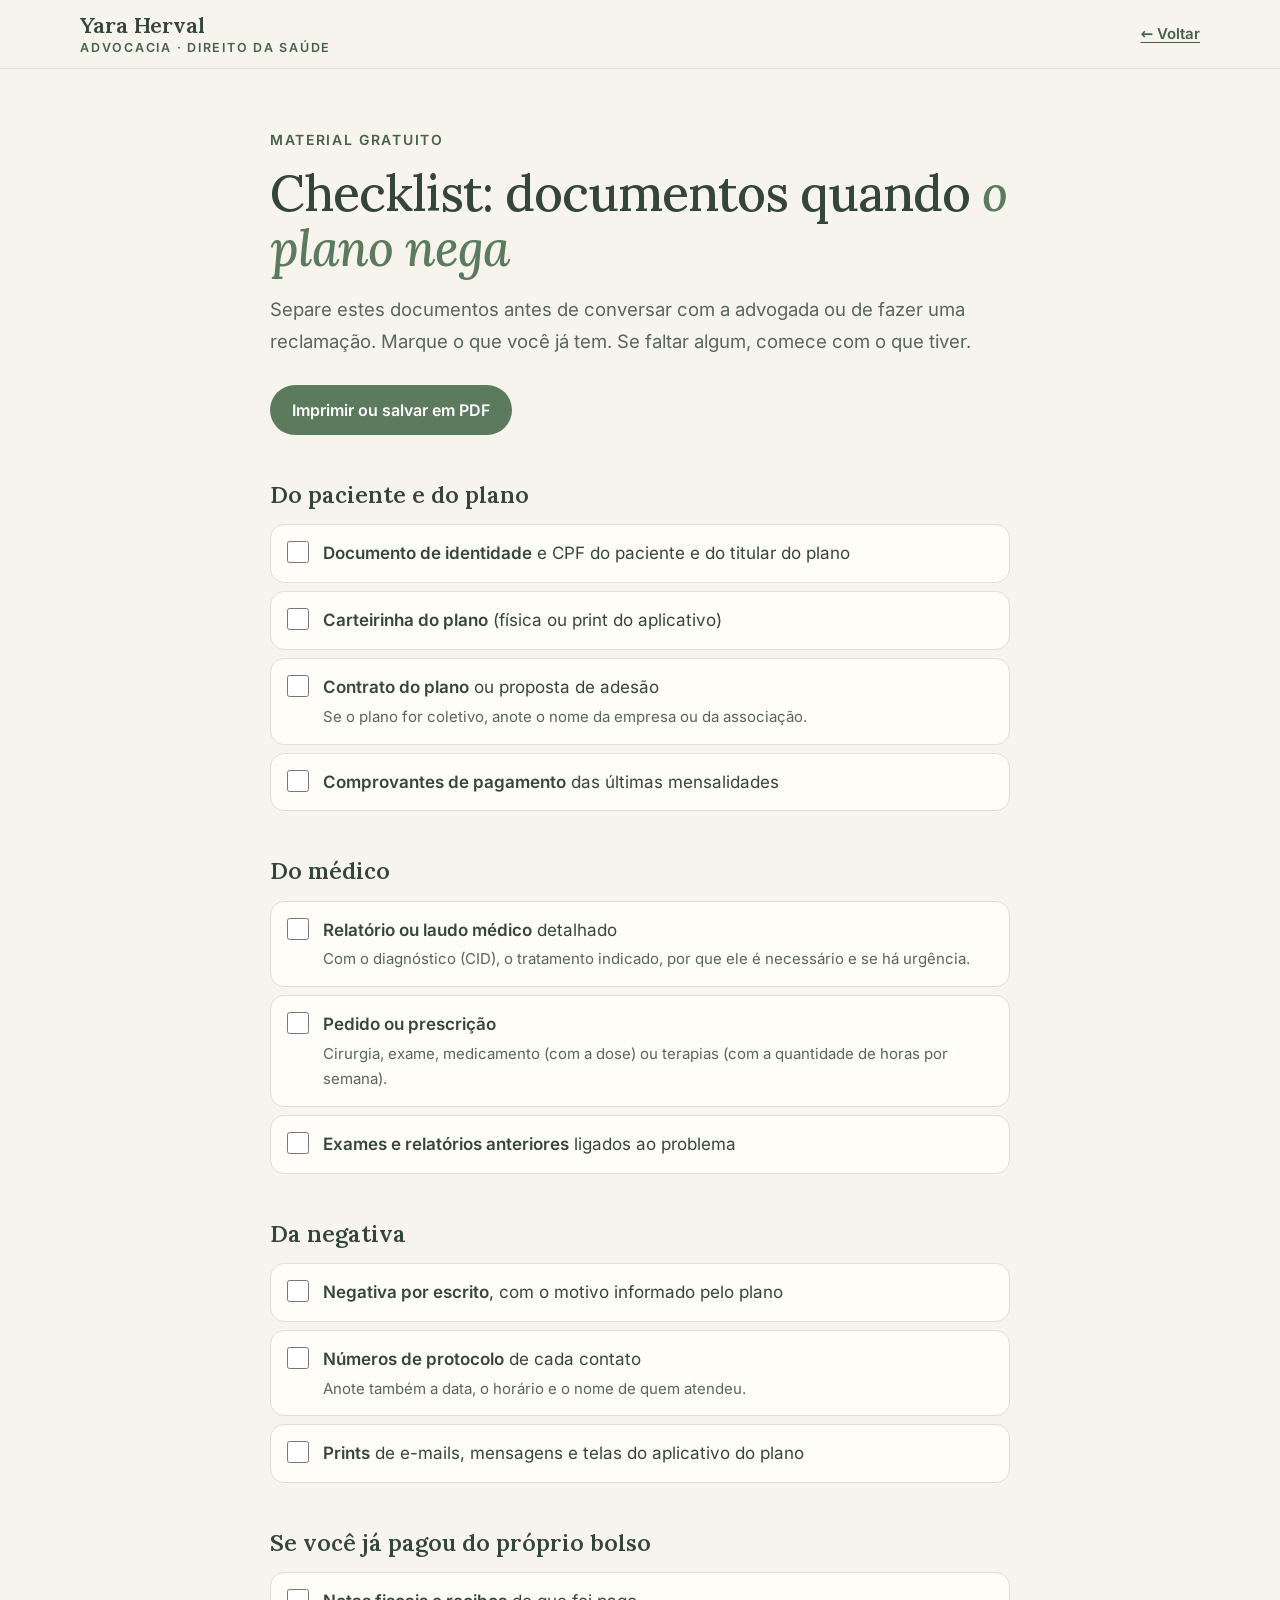
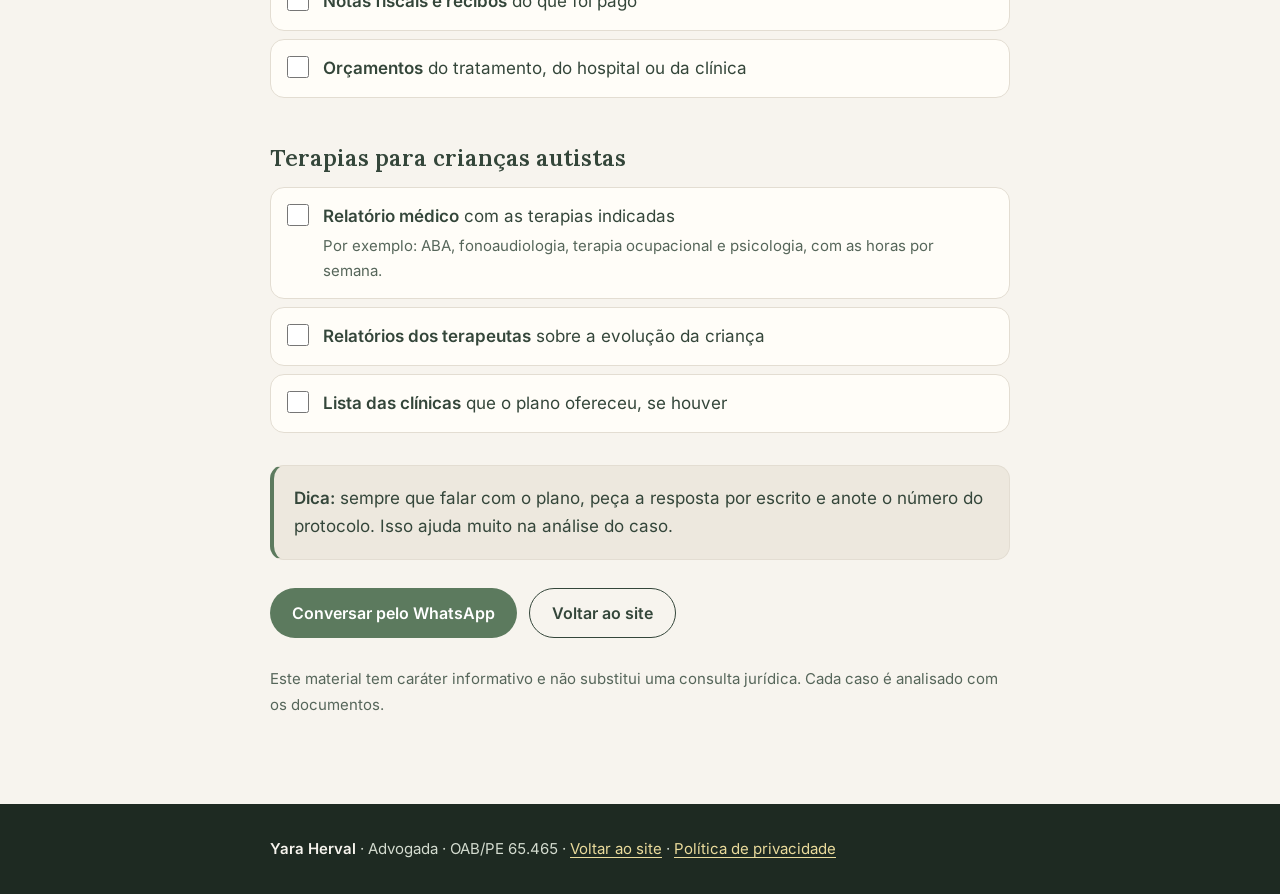
==== checklist.html @ fbef3af7 "Versão 7: ajustes da Yara" ====
<!doctype html>
<html lang="pt-BR">
<head>
<meta charset="utf-8">
<meta name="viewport" content="width=device-width, initial-scale=1, viewport-fit=cover">
<title>Checklist: documentos quando o plano nega · Yara Herval</title>
<meta name="description" content="Material gratuito: a lista de documentos para separar quando o plano de saúde nega uma cirurgia, exame, medicamento ou terapia.">
<meta name="robots" content="noindex, nofollow">
<meta name="theme-color" content="#F7F4EE">
<link rel="icon" href="favicon.svg" type="image/svg+xml">
<style>
@font-face{font-family:"Lora";src:url(fontes/lora.woff) format("woff");font-weight:400 700;font-display:swap}
@font-face{font-family:"Lora";src:url(fontes/lora-italic.woff) format("woff");font-weight:400 700;font-style:italic;font-display:swap}
@font-face{font-family:"Inter";src:url(fontes/inter-400.woff) format("woff");font-weight:400;font-display:swap}
@font-face{font-family:"Inter";src:url(fontes/inter-600.woff) format("woff");font-weight:600;font-display:swap}
:root{--creme:#F7F4EE;--creme-2:#EDE8DE;--papel:#FFFDF8;--tinta:#34463A;--tinta-2:#56665A;--linha:#E3DDD2;--verde:#5C7A5E;--verde-esc:#46614A;--marrom:#2A3B30;--marca:#E8D48A;color-scheme:light}
*{box-sizing:border-box}
body{margin:0;background:var(--creme);color:var(--tinta);font-family:"Inter",system-ui,sans-serif;font-size:17px;line-height:1.7}
a{color:var(--verde-esc);text-underline-offset:3px}
:focus-visible{outline:3px solid var(--verde);outline-offset:3px;border-radius:6px}
.wrap{max-width:780px;margin:0 auto;padding:0 max(20px,env(safe-area-inset-left,0px))}
.topo{border-bottom:1px solid var(--linha);background:var(--creme)}
.topo .wrap{display:flex;justify-content:space-between;align-items:center;min-height:68px;max-width:1160px}
.marca{text-decoration:none;color:var(--tinta);display:flex;flex-direction:column;line-height:1.1}
.marca b{font-family:"Lora",Georgia,serif;font-weight:600;font-size:22px}
.marca span{font-size:12.5px;letter-spacing:.14em;text-transform:uppercase;color:var(--verde-esc);margin-top:4px;font-weight:600}
.voltar{font-size:15px;font-weight:600;white-space:nowrap}
@media (max-width:420px){.marca span{font-size:12px;letter-spacing:.08em;white-space:nowrap}}
main{padding:56px 0 72px}
.selo{font-size:14px;letter-spacing:.12em;text-transform:uppercase;font-weight:600;color:var(--verde-esc)}
h1{font-family:"Lora",Georgia,serif;font-weight:500;font-size:clamp(34px,5vw,50px);line-height:1.1;letter-spacing:-.02em;margin:12px 0 18px}
h1 em{font-style:italic;color:var(--verde)}
h2{font-family:"Lora",Georgia,serif;font-weight:600;font-size:23px;margin:40px 0 10px}
p,li{color:var(--tinta-2)}
.intro{font-size:18.5px}
.btn{display:inline-flex;align-items:center;justify-content:center;gap:10px;min-height:50px;padding:0 22px;border-radius:999px;font-weight:600;font-size:16px;text-decoration:none;background:var(--verde);color:#fff;border:0;cursor:pointer;font-family:inherit}
.btn.sec{background:transparent;color:var(--tinta);border:1.5px solid var(--tinta)}
.acoes{display:flex;flex-wrap:wrap;gap:12px;margin-top:28px}
footer{background:#1E2A22;color:#D4DCD0;padding:32px 0;font-size:15px}
footer a{color:#EADB9C}
.lista{list-style:none;margin:0;padding:0;display:grid;gap:8px}
.lista label{display:flex;gap:14px;align-items:flex-start;background:var(--papel);border:1px solid var(--linha);border-radius:14px;padding:14px 16px;cursor:pointer;color:var(--tinta)}
.lista input{width:22px;height:22px;flex:none;margin:2px 0 0;accent-color:var(--verde)}
.lista span b{color:var(--tinta)}
.lista small{display:block;color:var(--tinta-2);font-size:15px;margin-top:2px}
.dica{background:var(--creme-2);border:1px solid var(--linha);border-left:4px solid var(--verde);border-radius:14px;padding:18px 20px;margin-top:32px}
.dica p{margin:0;color:var(--tinta)}
.nota{font-size:15px;margin-top:28px}
@media print{.topo .voltar,.acoes,footer,.nao-imprime{display:none!important}body{background:#fff;font-size:12.5pt}main{padding:0}.lista label{border-color:#bbb;padding:8px 10px;break-inside:avoid}h2{margin-top:20px}.dica{break-inside:avoid}}
</style>
</head>
<body>
<header class="topo"><div class="wrap"><a class="marca" href="index.html"><b>Yara Herval</b><span>Advocacia · Direito da Saúde</span></a><a class="voltar" href="index.html">← Voltar</a></div></header>
<main><div class="wrap">
<span class="selo">Material gratuito</span>
<h1>Checklist: documentos quando <em>o plano nega</em></h1>
<p class="intro">Separe estes documentos antes de conversar com a advogada ou de fazer uma reclamação. Marque o que você já tem. Se faltar algum, comece com o que tiver.</p>
<div class="acoes nao-imprime"><button class="btn" type="button" onclick="window.print()">Imprimir ou salvar em PDF</button></div>
<section class="bloco"><h2>Do paciente e do plano</h2><ul class="lista"><li><label><input type="checkbox"><span><b>Documento de identidade</b> e CPF do paciente e do titular do plano</span></label></li><li><label><input type="checkbox"><span><b>Carteirinha do plano</b> (física ou print do aplicativo)</span></label></li><li><label><input type="checkbox"><span><b>Contrato do plano</b> ou proposta de adesão<small>Se o plano for coletivo, anote o nome da empresa ou da associação.</small></span></label></li><li><label><input type="checkbox"><span><b>Comprovantes de pagamento</b> das últimas mensalidades</span></label></li></ul></section><section class="bloco"><h2>Do médico</h2><ul class="lista"><li><label><input type="checkbox"><span><b>Relatório ou laudo médico</b> detalhado<small>Com o diagnóstico (CID), o tratamento indicado, por que ele é necessário e se há urgência.</small></span></label></li><li><label><input type="checkbox"><span><b>Pedido ou prescrição</b><small>Cirurgia, exame, medicamento (com a dose) ou terapias (com a quantidade de horas por semana).</small></span></label></li><li><label><input type="checkbox"><span><b>Exames e relatórios anteriores</b> ligados ao problema</span></label></li></ul></section><section class="bloco"><h2>Da negativa</h2><ul class="lista"><li><label><input type="checkbox"><span><b>Negativa por escrito</b>, com o motivo informado pelo plano</span></label></li><li><label><input type="checkbox"><span><b>Números de protocolo</b> de cada contato<small>Anote também a data, o horário e o nome de quem atendeu.</small></span></label></li><li><label><input type="checkbox"><span><b>Prints</b> de e-mails, mensagens e telas do aplicativo do plano</span></label></li></ul></section><section class="bloco"><h2>Se você já pagou do próprio bolso</h2><ul class="lista"><li><label><input type="checkbox"><span><b>Notas fiscais e recibos</b> do que foi pago</span></label></li><li><label><input type="checkbox"><span><b>Orçamentos</b> do tratamento, do hospital ou da clínica</span></label></li></ul></section><section class="bloco"><h2>Terapias para crianças autistas</h2><ul class="lista"><li><label><input type="checkbox"><span><b>Relatório médico</b> com as terapias indicadas<small>Por exemplo: ABA, fonoaudiologia, terapia ocupacional e psicologia, com as horas por semana.</small></span></label></li><li><label><input type="checkbox"><span><b>Relatórios dos terapeutas</b> sobre a evolução da criança</span></label></li><li><label><input type="checkbox"><span><b>Lista das clínicas</b> que o plano ofereceu, se houver</span></label></li></ul></section>
<div class="dica"><p><b>Dica:</b> sempre que falar com o plano, peça a resposta por escrito e anote o número do protocolo. Isso ajuda muito na análise do caso.</p></div>
<div class="acoes nao-imprime">
<a class="btn" href="https://wa.me/5581997171678?text=Ol%C3%A1%2C%20Yara%21%20Vim%20pelo%20checklist%20de%20documentos%20do%20site%20e%20gostaria%20de%20uma%20orienta%C3%A7%C3%A3o." target="_blank" rel="noopener" data-clique="checklist">Conversar pelo WhatsApp</a>
<a class="btn sec" href="index.html">Voltar ao site</a>
</div>
<p class="nota">Este material tem caráter informativo e não substitui uma consulta jurídica. Cada caso é analisado com os documentos.</p>
</div></main>
<footer><div class="wrap"><b style="color:#F7F4EE">Yara Herval</b> · Advogada · OAB/PE 65.465 · <a href="index.html">Voltar ao site</a> · <a href="privacidade.html">Política de privacidade</a></div></footer>
</body>
</html>
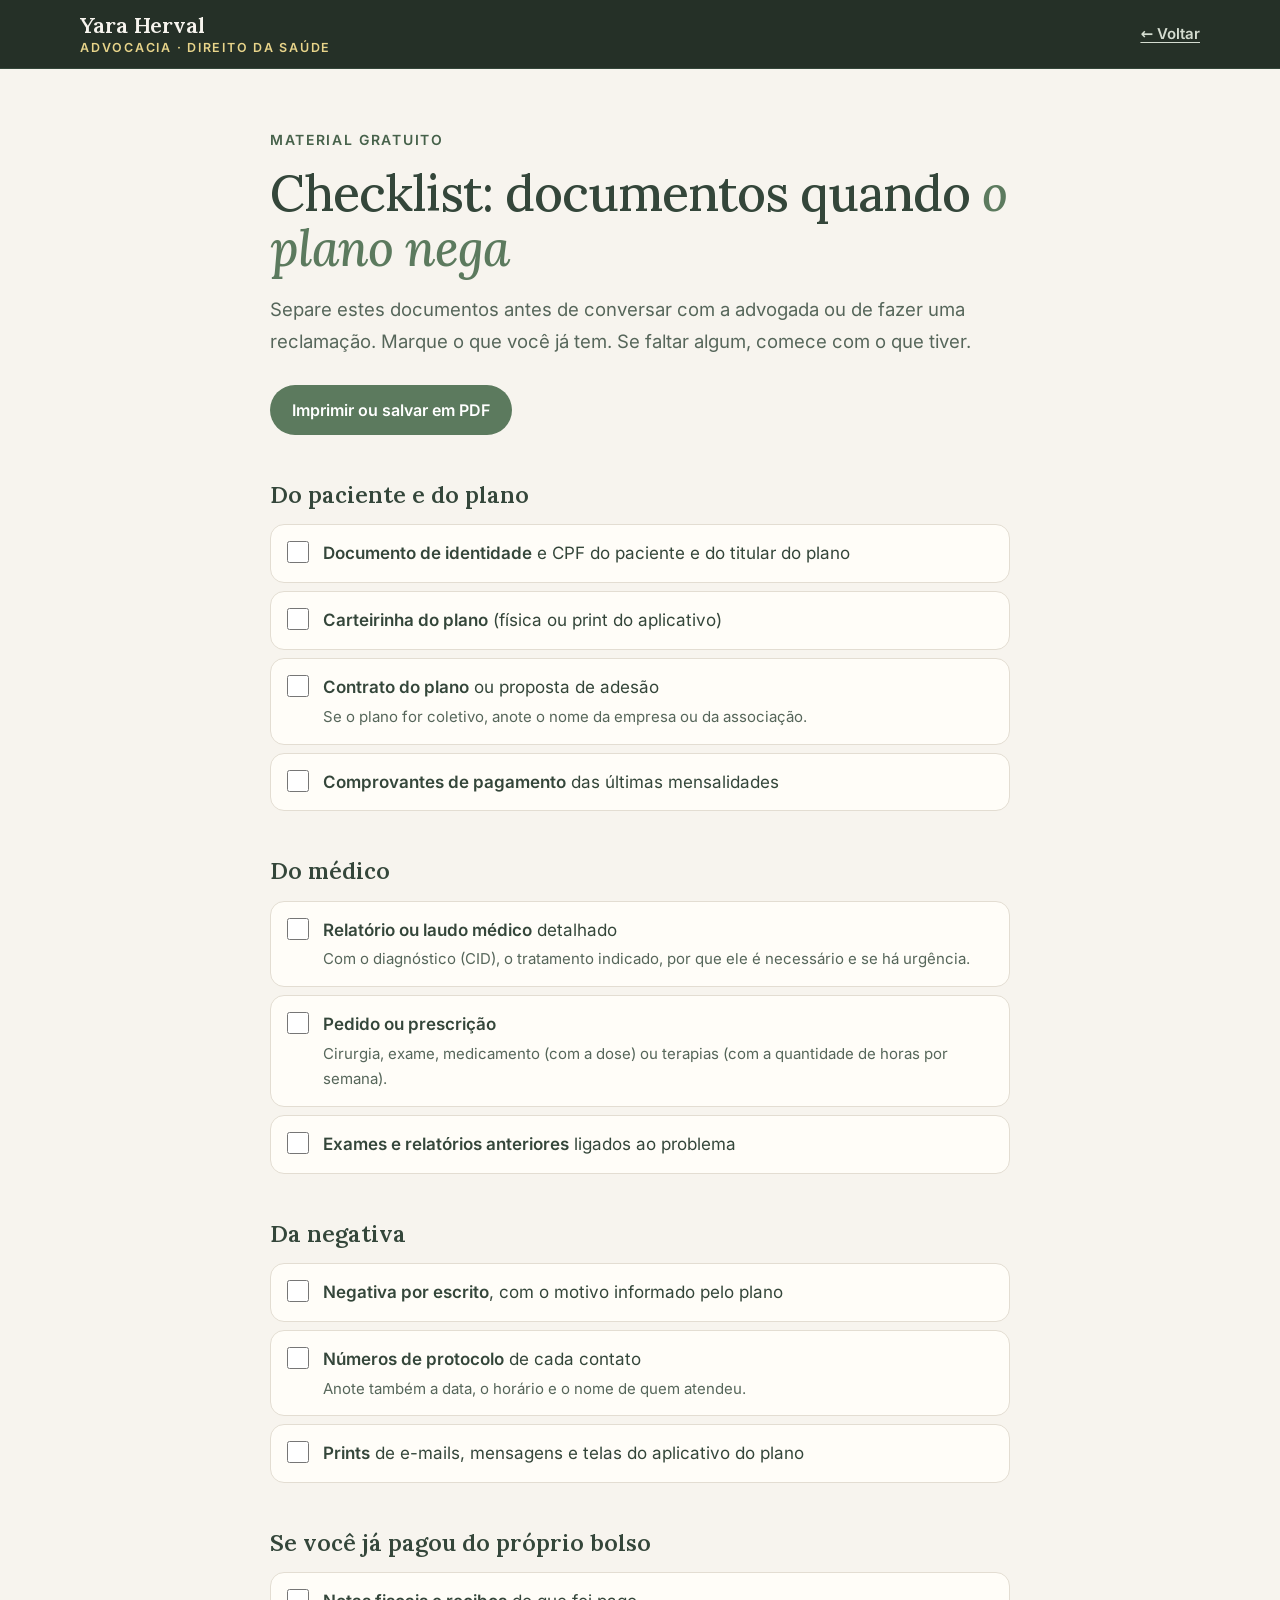
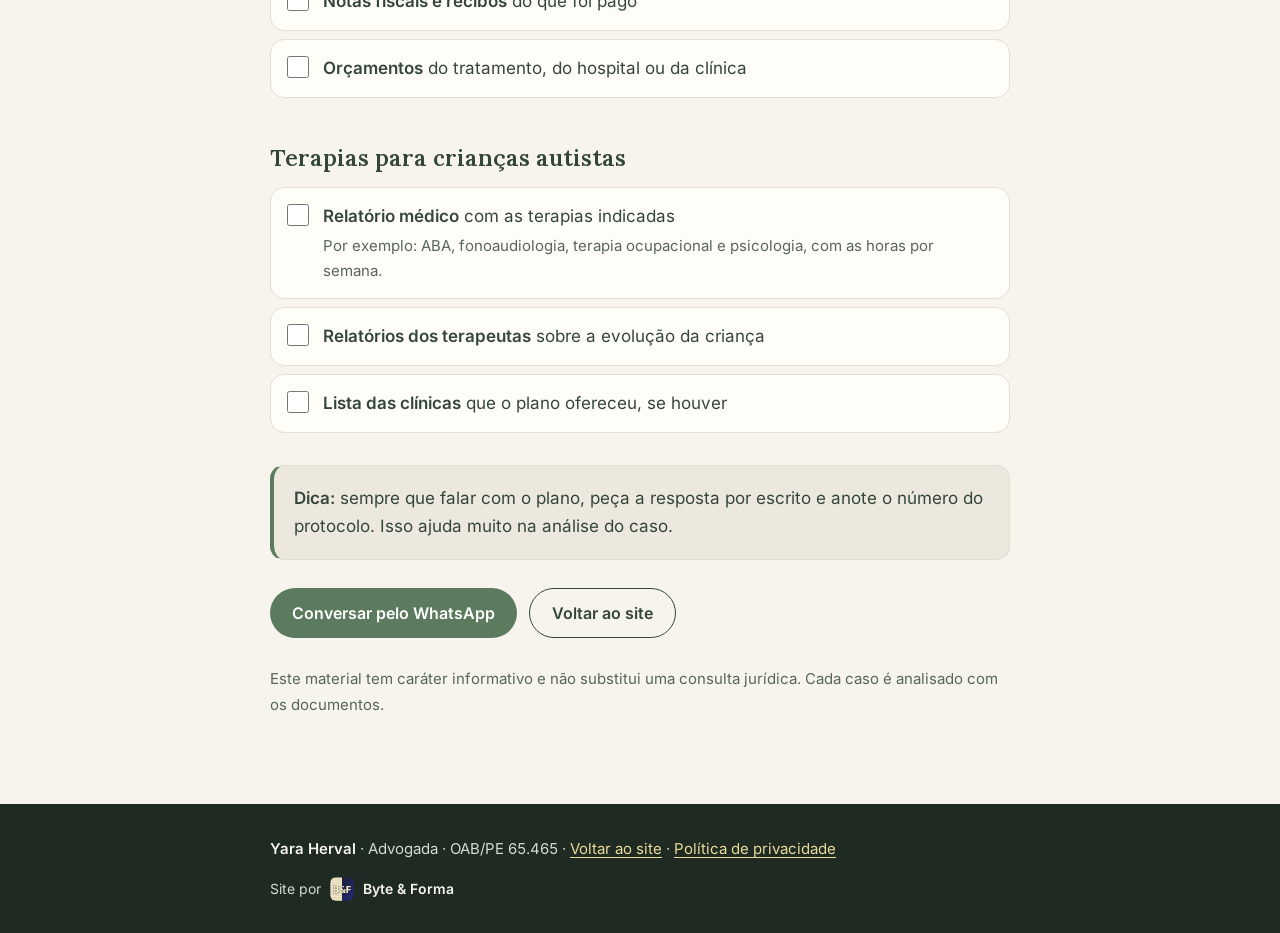
==== commit 8d1dbdf8: "yara - v10" ====
--- a/checklist.html
+++ b/checklist.html
@@ -6,7 +6,7 @@
 <title>Checklist: documentos quando o plano nega · Yara Herval</title>
 <meta name="description" content="Material gratuito: a lista de documentos para separar quando o plano de saúde nega uma cirurgia, exame, medicamento ou terapia.">
 <meta name="robots" content="noindex, nofollow">
-<meta name="theme-color" content="#F7F4EE">
+<meta name="theme-color" content="#1E2A22">
 <link rel="icon" href="favicon.svg" type="image/svg+xml">
 <style>
 @font-face{font-family:"Lora";src:url(fontes/lora.woff) format("woff");font-weight:400 700;font-display:swap}
@@ -47,6 +47,19 @@
 .dica p{margin:0;color:var(--tinta)}
 .nota{font-size:15px;margin-top:28px}
 @media print{.topo .voltar,.acoes,footer,.nao-imprime{display:none!important}body{background:#fff;font-size:12.5pt}main{padding:0}.lista label{border-color:#bbb;padding:8px 10px;break-inside:avoid}h2{margin-top:20px}.dica{break-inside:avoid}}
+
+/* Topo escuro, na cor do rodapé */
+.topo{background:rgba(30,42,34,.97)!important;border-bottom:1px solid #34463A!important}
+.topo .marca b{color:#F7F4EE}
+.topo .marca span{color:#E8D48A}
+.topo nav a:not(.btn),.topo .voltar{color:#D4DCD0}
+.topo nav a:not(.btn):hover,.topo .voltar:hover{color:#fff}
+.topo .btn{background:#E8D48A;color:#2A3B30}
+.topo .btn:hover{background:#F1E3A8}
+.topo :focus-visible{outline-color:#E8D48A}
+.credito{display:inline-flex;align-items:center;gap:9px;text-decoration:none;color:#D4DCD0!important;font-size:14px}
+.credito img{border-radius:6px}
+.credito b{color:#F7F4EE}
 </style>
 </head>
 <body>
@@ -64,6 +77,6 @@
 </div>
 <p class="nota">Este material tem caráter informativo e não substitui uma consulta jurídica. Cada caso é analisado com os documentos.</p>
 </div></main>
-<footer><div class="wrap"><b style="color:#F7F4EE">Yara Herval</b> · Advogada · OAB/PE 65.465 · <a href="index.html">Voltar ao site</a> · <a href="privacidade.html">Política de privacidade</a></div></footer>
+<footer><div class="wrap"><b style="color:#F7F4EE">Yara Herval</b> · Advogada · OAB/PE 65.465 · <a href="index.html">Voltar ao site</a> · <a href="privacidade.html">Política de privacidade</a><div style="margin-top:14px"><a class="credito" href="https://byteeforma.com.br" target="_blank" rel="noopener"><span>Site por</span><img src="byteeforma.svg" alt="" width="24" height="24"><b>Byte &amp; Forma</b></a></div></div></footer>
 </body>
 </html>
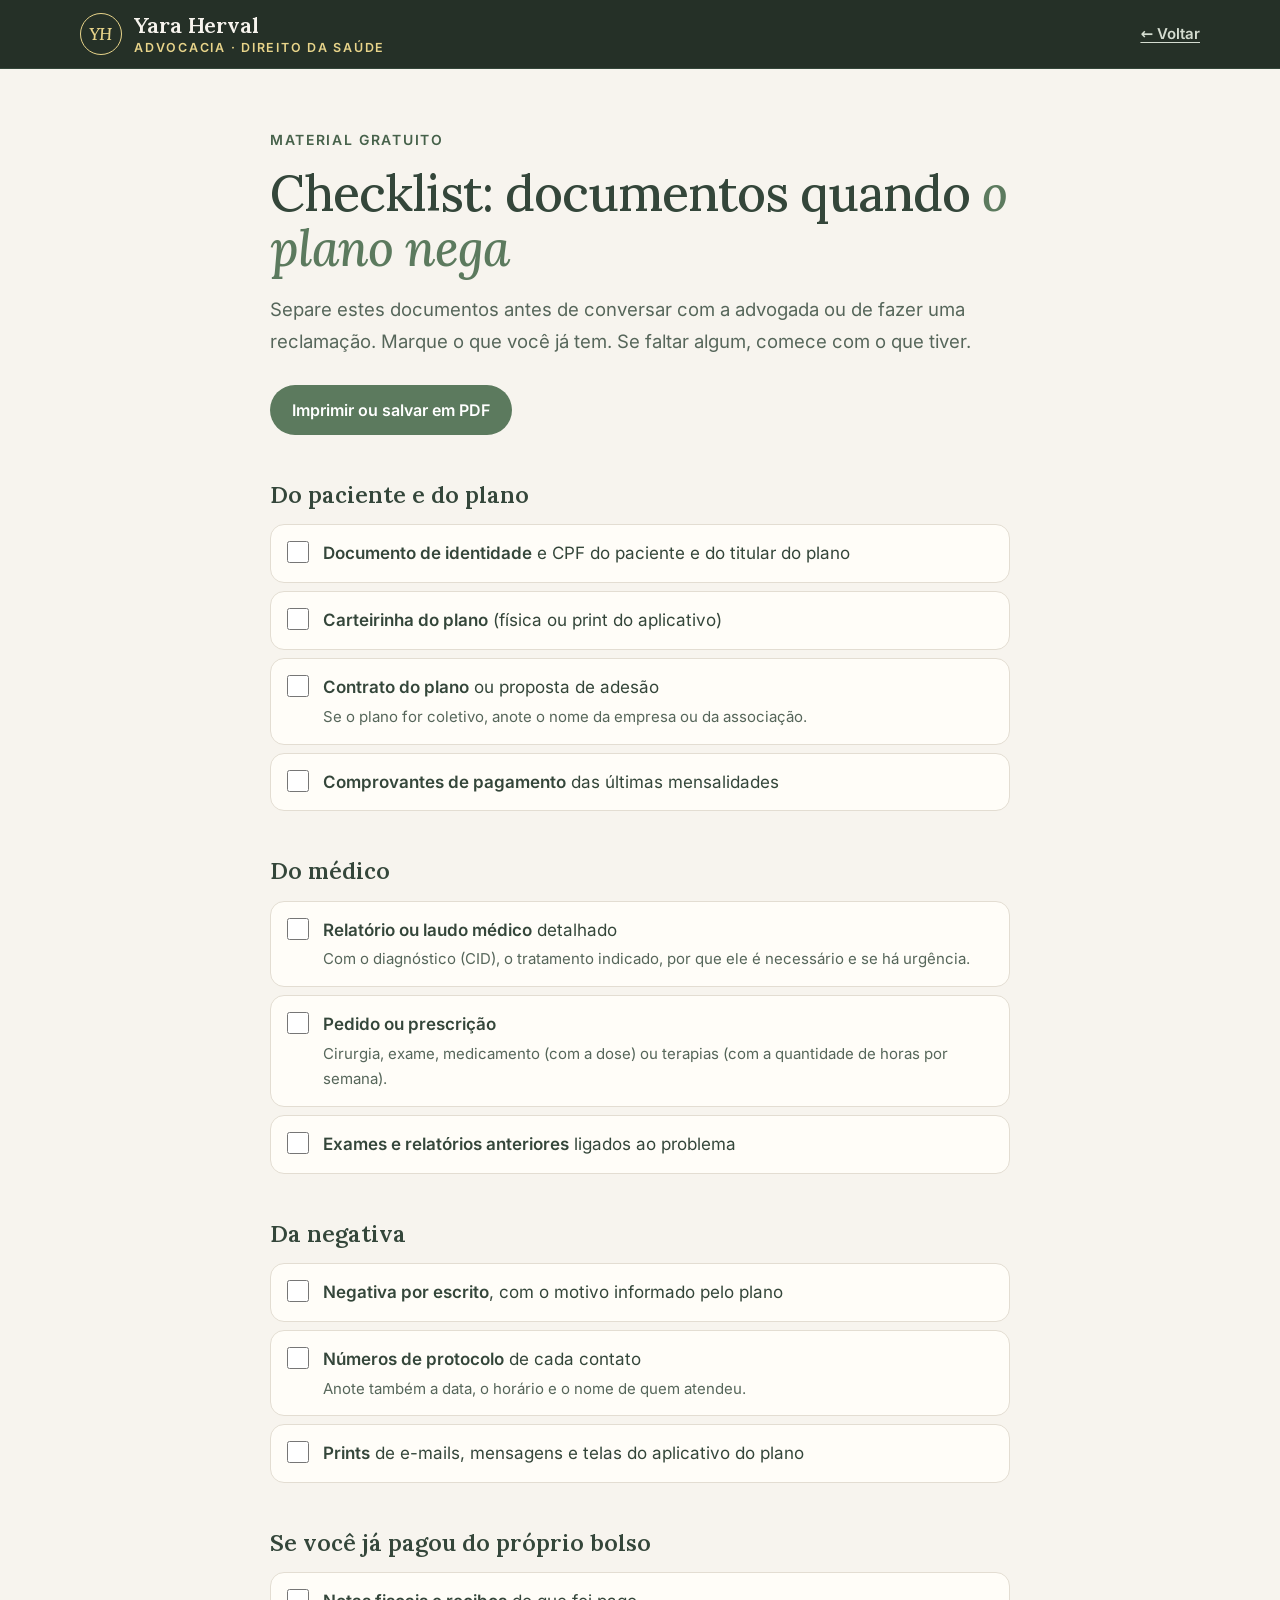
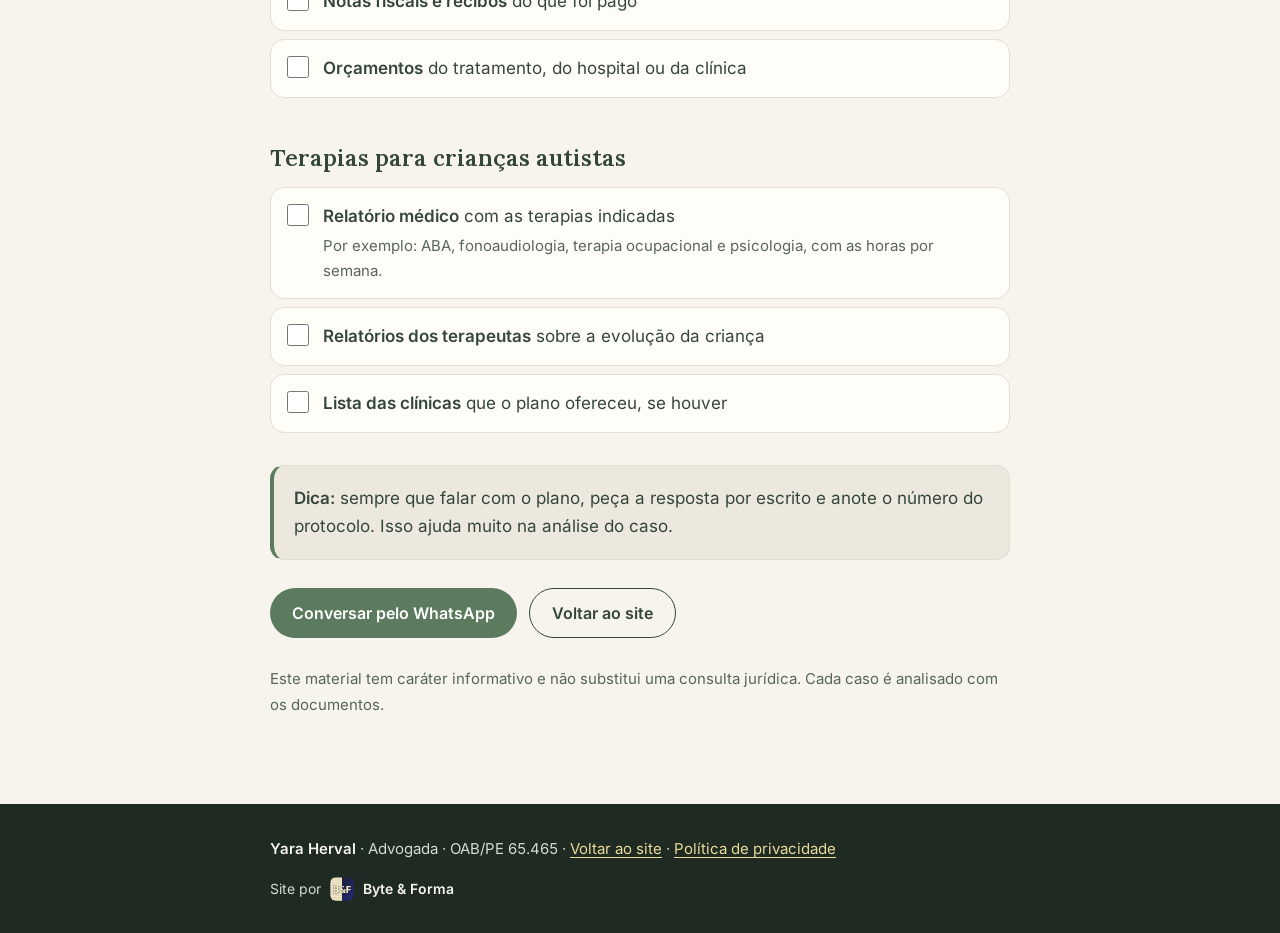
==== commit 732c49f1: "yara v11" ====
--- a/checklist.html
+++ b/checklist.html
@@ -60,10 +60,19 @@
 .credito{display:inline-flex;align-items:center;gap:9px;text-decoration:none;color:#D4DCD0!important;font-size:14px}
 .credito img{border-radius:6px}
 .credito b{color:#F7F4EE}
+
+/* Selo da marca */
+.marca{display:grid!important;grid-template-columns:auto auto;column-gap:12px;align-items:center;justify-content:start}
+.marca b,.marca>span{grid-column:2}
+.selo-marca{grid-row:1/3;width:42px;height:42px;border-radius:50%;border:1.5px solid #E8D48A;color:#E8D48A;display:flex;align-items:center;justify-content:center;font-family:"Lora",Georgia,serif;font-style:italic;font-weight:500;font-size:17px;letter-spacing:-.02em;padding-right:1px}
+.selo-marca svg{width:22px;height:22px}
+@media (max-width:400px){.selo-marca{width:36px;height:36px;font-size:15px}.selo-marca svg{width:19px;height:19px}.marca{column-gap:10px}}
+@media (max-width:400px){.topo nav a:not(.btn),.topo .voltar{font-size:0;text-decoration:none}.topo nav a:not(.btn)::before,.topo .voltar::before{content:"←";font-size:24px;line-height:1;display:block;padding:8px 4px}}
+@media (max-width:360px){.selo-marca{display:none}.marca span{font-size:11px}}
 </style>
 </head>
 <body>
-<header class="topo"><div class="wrap"><a class="marca" href="index.html"><b>Yara Herval</b><span>Advocacia · Direito da Saúde</span></a><a class="voltar" href="index.html">← Voltar</a></div></header>
+<header class="topo"><div class="wrap"><a class="marca" href="index.html"><i class="selo-marca" aria-hidden="true">YH</i><b>Yara Herval</b><span>Advocacia · Direito da Saúde</span></a><a class="voltar" href="index.html" aria-label="Voltar ao site">← Voltar</a></div></header>
 <main><div class="wrap">
 <span class="selo">Material gratuito</span>
 <h1>Checklist: documentos quando <em>o plano nega</em></h1>
